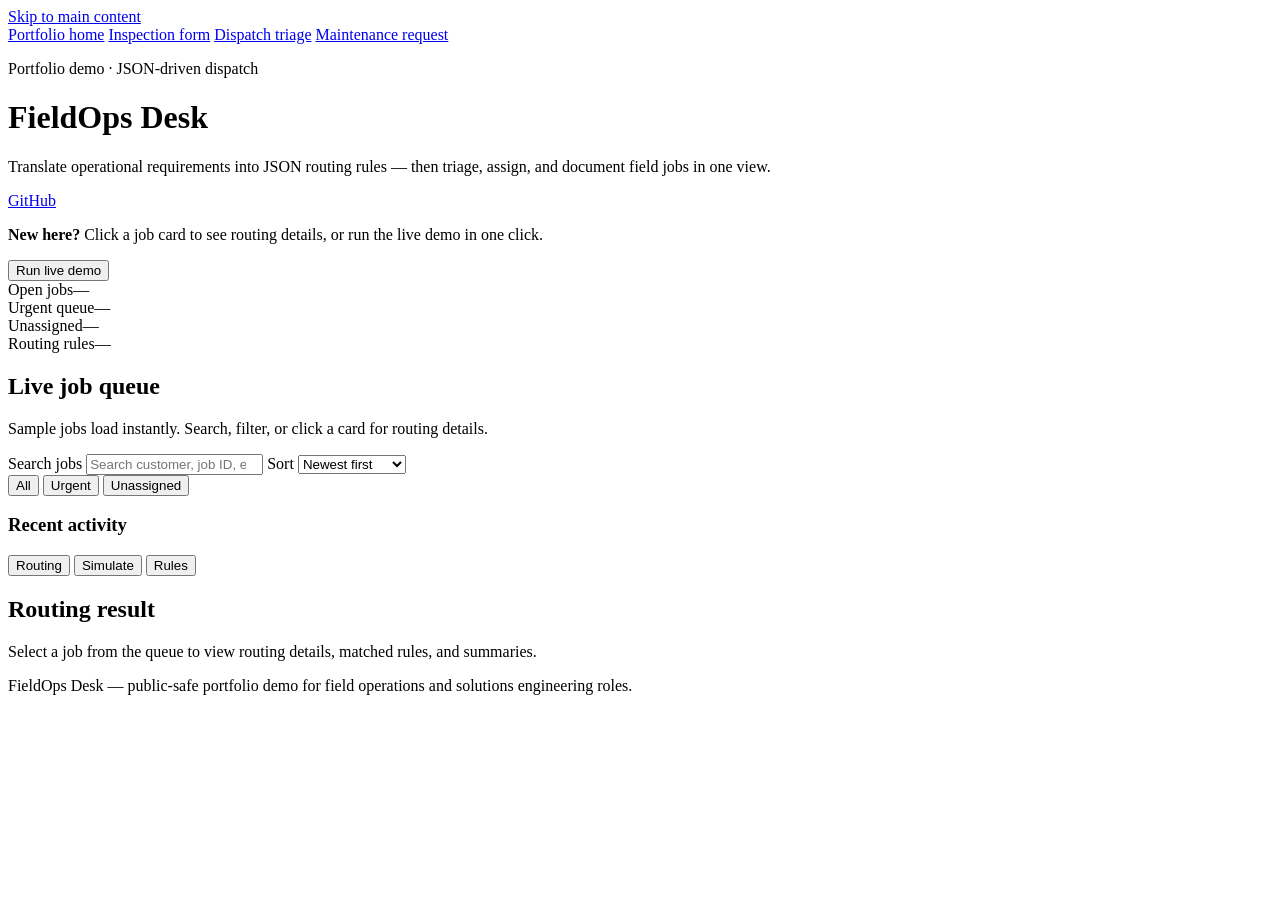
==== dispatch/index.html @ 5ae1e52d "Add customer maintenance request demo" ====
<!DOCTYPE html>
<html lang="en">
<head>
  <meta charset="UTF-8">
  <meta name="viewport" content="width=device-width, initial-scale=1.0">
  <meta name="description" content="FieldOps Desk — JSON-driven field service dispatch triage demo.">
  <title>FieldOps Desk</title>
  <link rel="preconnect" href="https://fonts.googleapis.com">
  <link rel="preconnect" href="https://fonts.gstatic.com" crossorigin>
  <link href="https://fonts.googleapis.com/css2?family=Inter:wght@400;500;600;700;800&display=swap" rel="stylesheet">
  <link rel="stylesheet" href="../portfolio.css">
  <link rel="stylesheet" href="styles.css">
</head>
<body class="app-loading">
  <a class="skip-link" href="#main">Skip to main content</a>

  <nav class="portfolio-nav" aria-label="Portfolio demos">
    <div class="portfolio-nav-inner wrap">
      <a href="../home.html" class="portfolio-nav-link">Portfolio home</a>
      <a href="../" class="portfolio-nav-link">Inspection form</a>
      <a href="./" class="portfolio-nav-link is-active" aria-current="page">Dispatch triage</a>
      <a href="../maintenance-request/" class="portfolio-nav-link">Maintenance request</a>
    </div>
  </nav>

  <header class="header">
    <div class="wrap header-inner">
      <div>
        <p class="kicker">Portfolio demo · JSON-driven dispatch</p>
        <h1>FieldOps Desk</h1>
        <p class="tagline">Translate operational requirements into JSON routing rules — then triage, assign, and document field jobs in one view.</p>
      </div>
      <a class="gh-link" href="https://github.com/rawji/field-service-inspection-form-demo" target="_blank" rel="noopener noreferrer">GitHub</a>
    </div>
  </header>

  <main id="main" class="wrap">
    <section class="quickstart" aria-label="Quick start">
      <p><strong>New here?</strong> Click a job card to see routing details, or run the live demo in one click.</p>
      <button type="button" class="btn btn-primary btn-sm" id="run-demo">Run live demo</button>
    </section>

    <div id="stats-row" class="stats-row" aria-label="Queue statistics">
      <div class="stat-card skeleton"><span class="stat-label">Open jobs</span><span class="stat-value">—</span></div>
      <div class="stat-card skeleton stat-urgent"><span class="stat-label">Urgent queue</span><span class="stat-value">—</span></div>
      <div class="stat-card skeleton stat-warn"><span class="stat-label">Unassigned</span><span class="stat-value">—</span></div>
      <div class="stat-card skeleton"><span class="stat-label">Routing rules</span><span class="stat-value">—</span></div>
    </div>

    <div class="layout">
      <section class="panel queue-panel" aria-labelledby="queue-heading">
        <div class="panel-top">
          <div>
            <h2 id="queue-heading" class="panel-title">Live job queue</h2>
            <p class="muted no-margin">Sample jobs load instantly. Search, filter, or click a card for routing details.</p>
          </div>
        </div>

        <div class="queue-toolbar">
          <label class="search-wrap">
            <span class="visually-hidden">Search jobs</span>
            <input type="search" id="job-search" placeholder="Search customer, job ID, equipment…" autocomplete="off">
          </label>
          <label class="sort-wrap">
            <span class="sort-label">Sort</span>
            <select id="job-sort">
              <option value="newest">Newest first</option>
              <option value="priority">Priority</option>
              <option value="customer">Customer A–Z</option>
            </select>
          </label>
        </div>

        <div class="filters" role="tablist" aria-label="Filter jobs">
          <button type="button" class="filter is-active" data-filter="all">All <span class="filter-count" data-count="all"></span></button>
          <button type="button" class="filter" data-filter="urgent">Urgent <span class="filter-count" data-count="urgent"></span></button>
          <button type="button" class="filter" data-filter="unassigned">Unassigned <span class="filter-count" data-count="unassigned"></span></button>
        </div>

        <div id="job-list" class="job-list" aria-live="polite">
          <div class="job-skeleton" aria-hidden="true"></div>
          <div class="job-skeleton" aria-hidden="true"></div>
          <div class="job-skeleton" aria-hidden="true"></div>
        </div>

        <section class="panel mobile-detail" id="mobile-detail" aria-label="Selected job routing" hidden>
          <h2 class="panel-title">Selected job routing</h2>
          <div id="mobile-detail-content"></div>
        </section>

        <div class="activity-panel">
          <h3 class="activity-title">Recent activity</h3>
          <ul id="activity-log" class="activity-log"></ul>
        </div>
      </section>

      <aside class="sidebar">
        <div class="sidebar-tabs" role="tablist" aria-label="Sidebar panels">
          <button type="button" class="sidebar-tab is-active" role="tab" aria-selected="true" data-tab="detail" id="tab-detail">Routing</button>
          <button type="button" class="sidebar-tab" role="tab" aria-selected="false" data-tab="simulate" id="tab-simulate">Simulate</button>
          <button type="button" class="sidebar-tab" role="tab" aria-selected="false" data-tab="rules" id="tab-rules">Rules</button>
        </div>

        <section class="panel tab-panel is-active" id="panel-detail" role="tabpanel" aria-labelledby="tab-detail">
          <h2 class="panel-title">Routing result</h2>
          <div id="detail-content" class="detail-welcome">
            <p>Select a job from the queue to view routing details, matched rules, and summaries.</p>
          </div>
        </section>

        <section class="panel tab-panel" id="panel-simulate" role="tabpanel" aria-labelledby="tab-simulate" hidden>
          <h2 class="panel-title">Simulate new request</h2>
          <p class="muted">Rules evaluate on submit. Preview updates as you type.</p>

          <div id="rule-preview" class="rule-preview muted">Fill in the form to preview which JSON rule will match.</div>

          <form id="request-form" novalidate>
            <label class="field">
              <span>Customer</span>
              <input type="text" id="customer" required placeholder="Account name">
            </label>
            <label class="field">
              <span>Site / location</span>
              <input type="text" id="site" required placeholder="Building or job site">
            </label>
            <label class="field">
              <span>Equipment ID</span>
              <input type="text" id="equipmentId" required placeholder="Asset tag">
            </label>
            <label class="field">
              <span>Issue type</span>
              <select id="issueType" required>
                <option value="">Select…</option>
                <option>Mechanical</option>
                <option>Electrical</option>
                <option>Safety</option>
                <option>Performance</option>
              </select>
            </label>
            <label class="field">
              <span>Priority</span>
              <select id="priority" required>
                <option value="">Select…</option>
                <option>Low</option>
                <option>Medium</option>
                <option>High</option>
                <option>Critical</option>
              </select>
            </label>
            <label class="check">
              <input type="checkbox" id="productionImpact">
              <span>Production impact reported</span>
            </label>
            <label class="field">
              <span>Summary</span>
              <textarea id="summary" rows="3" required placeholder="Brief description of the issue"></textarea>
            </label>
            <p id="form-error" class="form-error hidden" role="alert"></p>
            <div class="btn-row">
              <button type="button" class="btn btn-secondary" id="demo-fill">Fill demo request</button>
              <button type="submit" class="btn btn-primary">Route request</button>
            </div>
          </form>
        </section>

        <section class="panel tab-panel" id="panel-rules" role="tabpanel" aria-labelledby="tab-rules" hidden>
          <div class="panel-head-inline">
            <h2 class="panel-title">Routing rules (JSON)</h2>
            <button type="button" class="btn btn-ghost btn-sm" id="copy-rules">Copy</button>
          </div>
          <p class="muted">First matching rule wins. Edit <code>data/routing-rules.json</code> to change behavior.</p>
          <pre id="rules-json" class="code-sm code-tall"></pre>
        </section>
      </aside>
    </div>
  </main>

  <div id="toast" class="toast hidden" role="status" aria-live="polite"></div>

  <footer class="footer">
    <div class="wrap"><p>FieldOps Desk — public-safe portfolio demo for field operations and solutions engineering roles.</p></div>
  </footer>

  <script src="app.js"></script>
</body>
</html>
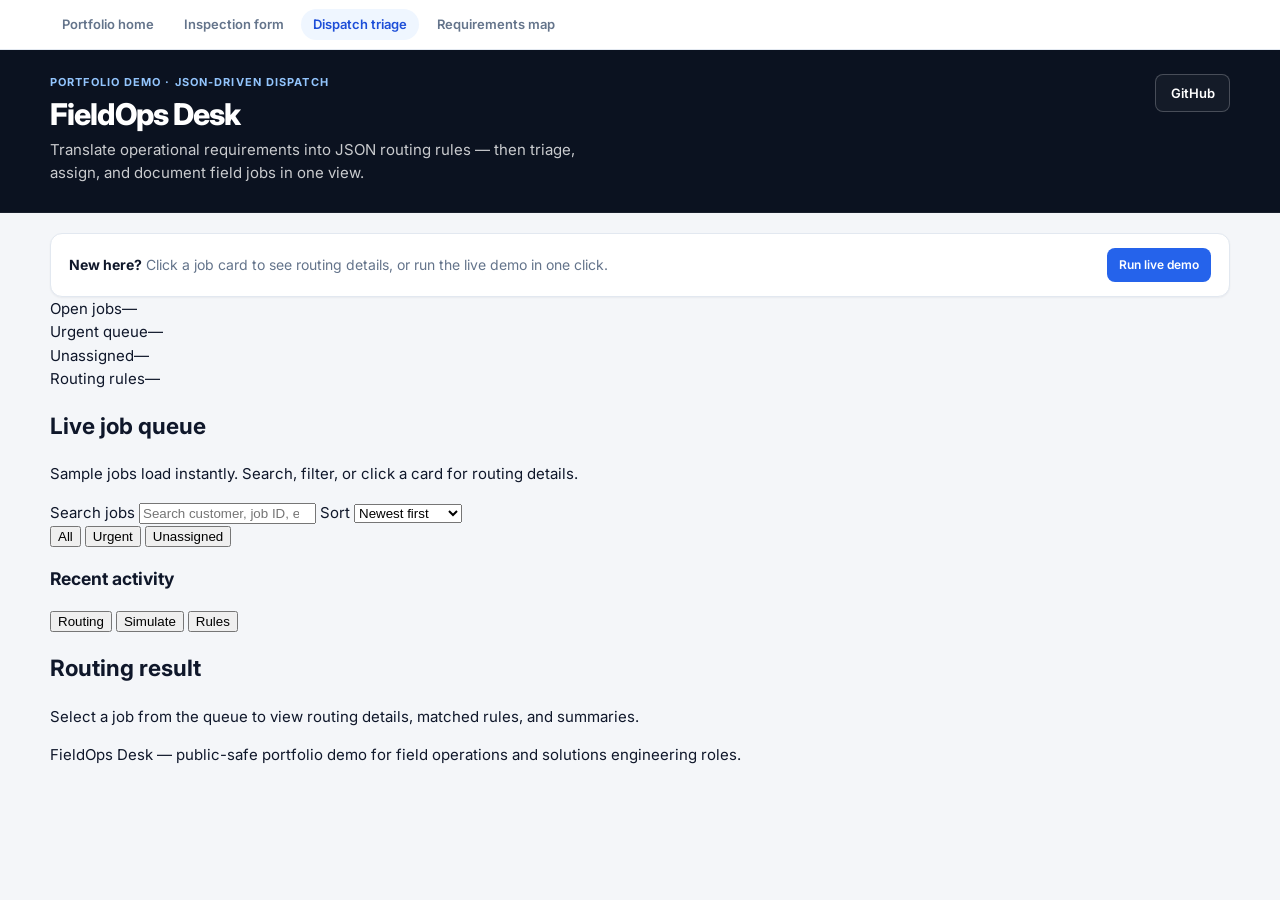
==== commit 513b1772: "Add workflow requirements map demo. Introduces a third portfolio demo for requirements traceability," ====
--- a/dispatch/index.html
+++ b/dispatch/index.html
@@ -19,7 +19,7 @@
       <a href="../home.html" class="portfolio-nav-link">Portfolio home</a>
       <a href="../" class="portfolio-nav-link">Inspection form</a>
       <a href="./" class="portfolio-nav-link is-active" aria-current="page">Dispatch triage</a>
-      <a href="../maintenance-request/" class="portfolio-nav-link">Maintenance request</a>
+      <a href="../requirements-map/" class="portfolio-nav-link">Requirements map</a>
     </div>
   </nav>
 
--- a/portfolio.css
+++ b/portfolio.css
@@ -0,0 +1,247 @@
+/* Shared portfolio chrome — inspection + dispatch demos */
+
+:root {
+  --portfolio-bg: #f4f6f9;
+  --portfolio-bg-subtle: #eef1f6;
+  --portfolio-card: #fff;
+  --portfolio-border: #e2e8f0;
+  --portfolio-text: #0f172a;
+  --portfolio-muted: #64748b;
+  --portfolio-brand: #2563eb;
+  --portfolio-brand-dark: #1d4ed8;
+  --portfolio-brand-soft: #eff6ff;
+  --portfolio-header: #0b1220;
+  --portfolio-radius: 12px;
+  --portfolio-shadow-sm: 0 1px 2px rgba(15, 23, 42, 0.05);
+}
+
+.wrap {
+  width: min(1180px, calc(100% - 2rem));
+  margin-inline: auto;
+}
+
+.skip-link {
+  position: absolute;
+  left: -999px;
+  top: 0;
+  z-index: 99;
+  padding: 0.5rem 1rem;
+  background: var(--portfolio-brand);
+  color: #fff;
+  font-weight: 600;
+  text-decoration: none;
+  border-radius: 0 0 8px 8px;
+}
+.skip-link:focus { left: 0.5rem; top: 0; }
+
+.portfolio-nav {
+  background: #fff;
+  border-bottom: 1px solid var(--portfolio-border);
+}
+.portfolio-nav-inner {
+  display: flex;
+  flex-wrap: wrap;
+  gap: 0.35rem;
+  padding: 0.55rem 0;
+}
+.portfolio-nav-link {
+  padding: 0.35rem 0.75rem;
+  border-radius: 999px;
+  font-size: 0.8125rem;
+  font-weight: 600;
+  color: var(--portfolio-muted);
+  text-decoration: none;
+  transition: background 0.15s, color 0.15s;
+}
+.portfolio-nav-link:hover {
+  color: var(--portfolio-text);
+  background: var(--portfolio-bg-subtle);
+}
+.portfolio-nav-link.is-active {
+  color: var(--portfolio-brand-dark);
+  background: var(--portfolio-brand-soft);
+}
+
+.header {
+  background: var(--portfolio-header);
+  color: #fff;
+  padding: 1.5rem 0 1.75rem;
+  border-bottom: 1px solid rgba(255, 255, 255, 0.06);
+}
+.header-inner {
+  display: flex;
+  justify-content: space-between;
+  align-items: flex-start;
+  gap: 1.25rem;
+}
+.kicker {
+  margin: 0 0 0.4rem;
+  font-size: 0.6875rem;
+  font-weight: 700;
+  letter-spacing: 0.1em;
+  text-transform: uppercase;
+  color: #93c5fd;
+}
+.header h1 {
+  margin: 0;
+  font-size: clamp(1.5rem, 3.5vw, 1.875rem);
+  font-weight: 800;
+  letter-spacing: -0.03em;
+  line-height: 1.15;
+}
+.tagline {
+  margin: 0.45rem 0 0;
+  max-width: 36rem;
+  color: rgba(255, 255, 255, 0.78);
+  font-size: 0.9375rem;
+  line-height: 1.5;
+}
+.gh-link {
+  flex-shrink: 0;
+  color: #fff;
+  text-decoration: none;
+  font-size: 0.8125rem;
+  font-weight: 600;
+  padding: 0.5rem 0.9rem;
+  border: 1px solid rgba(255, 255, 255, 0.22);
+  border-radius: 8px;
+  background: rgba(255, 255, 255, 0.04);
+  transition: background 0.15s, border-color 0.15s;
+}
+.gh-link:hover {
+  background: rgba(255, 255, 255, 0.1);
+  border-color: rgba(255, 255, 255, 0.35);
+}
+
+.quickstart {
+  margin-top: 1.25rem;
+  padding: 0.9rem 1.1rem;
+  background: var(--portfolio-card);
+  border: 1px solid var(--portfolio-border);
+  border-radius: var(--portfolio-radius);
+  box-shadow: var(--portfolio-shadow-sm);
+  font-size: 0.875rem;
+  color: var(--portfolio-text);
+  display: flex;
+  flex-wrap: wrap;
+  align-items: center;
+  justify-content: space-between;
+  gap: 0.75rem;
+}
+.quickstart p {
+  margin: 0;
+  flex: 1;
+  min-width: 200px;
+  color: var(--portfolio-muted);
+}
+.quickstart strong { color: var(--portfolio-text); }
+
+.btn {
+  padding: 0.55rem 0.95rem;
+  border-radius: 8px;
+  font: inherit;
+  font-size: 0.8125rem;
+  font-weight: 600;
+  cursor: pointer;
+  border: 1px solid transparent;
+  transition: background 0.15s, border-color 0.15s, color 0.15s;
+}
+.btn-sm { padding: 0.4rem 0.7rem; font-size: 0.75rem; }
+.btn-primary {
+  background: var(--portfolio-brand);
+  color: #fff;
+}
+.btn-primary:hover { background: var(--portfolio-brand-dark); }
+.btn-secondary {
+  background: #fff;
+  color: var(--portfolio-text);
+  border: 1px solid #cbd5e1;
+}
+.btn-secondary:hover {
+  border-color: var(--portfolio-brand);
+  color: var(--portfolio-brand);
+}
+.btn:focus-visible {
+  outline: 2px solid var(--portfolio-brand);
+  outline-offset: 2px;
+}
+
+body {
+  margin: 0;
+  font-family: "Inter", system-ui, -apple-system, sans-serif;
+  font-size: 15px;
+  line-height: 1.55;
+  color: var(--portfolio-text);
+  background: var(--portfolio-bg);
+  -webkit-font-smoothing: antialiased;
+}
+
+.demo-grid {
+  display: grid;
+  grid-template-columns: repeat(auto-fit, minmax(280px, 1fr));
+  gap: 1rem;
+  margin: 1.25rem 0 2rem;
+}
+
+.demo-card {
+  padding: 1.15rem 1.25rem;
+  background: var(--portfolio-card);
+  border: 1px solid var(--portfolio-border);
+  border-radius: var(--portfolio-radius);
+  box-shadow: var(--portfolio-shadow-sm);
+  display: flex;
+  flex-direction: column;
+  gap: 0.5rem;
+}
+
+.demo-card-kicker {
+  margin: 0;
+  font-size: 0.6875rem;
+  font-weight: 700;
+  text-transform: uppercase;
+  letter-spacing: 0.06em;
+  color: var(--portfolio-muted);
+}
+
+.demo-card-title {
+  margin: 0;
+  font-size: 1.05rem;
+  font-weight: 800;
+  letter-spacing: -0.02em;
+}
+
+.demo-card-desc {
+  margin: 0;
+  flex: 1;
+  font-size: 0.8125rem;
+  color: var(--portfolio-muted);
+  line-height: 1.45;
+}
+
+.demo-card .btn {
+  align-self: flex-start;
+  margin-top: 0.35rem;
+  text-decoration: none;
+  display: inline-block;
+  text-align: center;
+}
+
+.portfolio-footer {
+  border-top: 1px solid var(--portfolio-border);
+  padding: 1.25rem 0 2rem;
+  font-size: 0.8125rem;
+  color: var(--portfolio-muted);
+  background: var(--portfolio-card);
+}
+
+.portfolio-footer p {
+  margin: 0;
+  text-align: center;
+}
+
+@media (max-width: 640px) {
+  .header-inner { flex-direction: column; }
+  .gh-link { align-self: flex-start; }
+  .quickstart { flex-direction: column; align-items: stretch; }
+  .quickstart .btn { width: 100%; text-align: center; }
+}
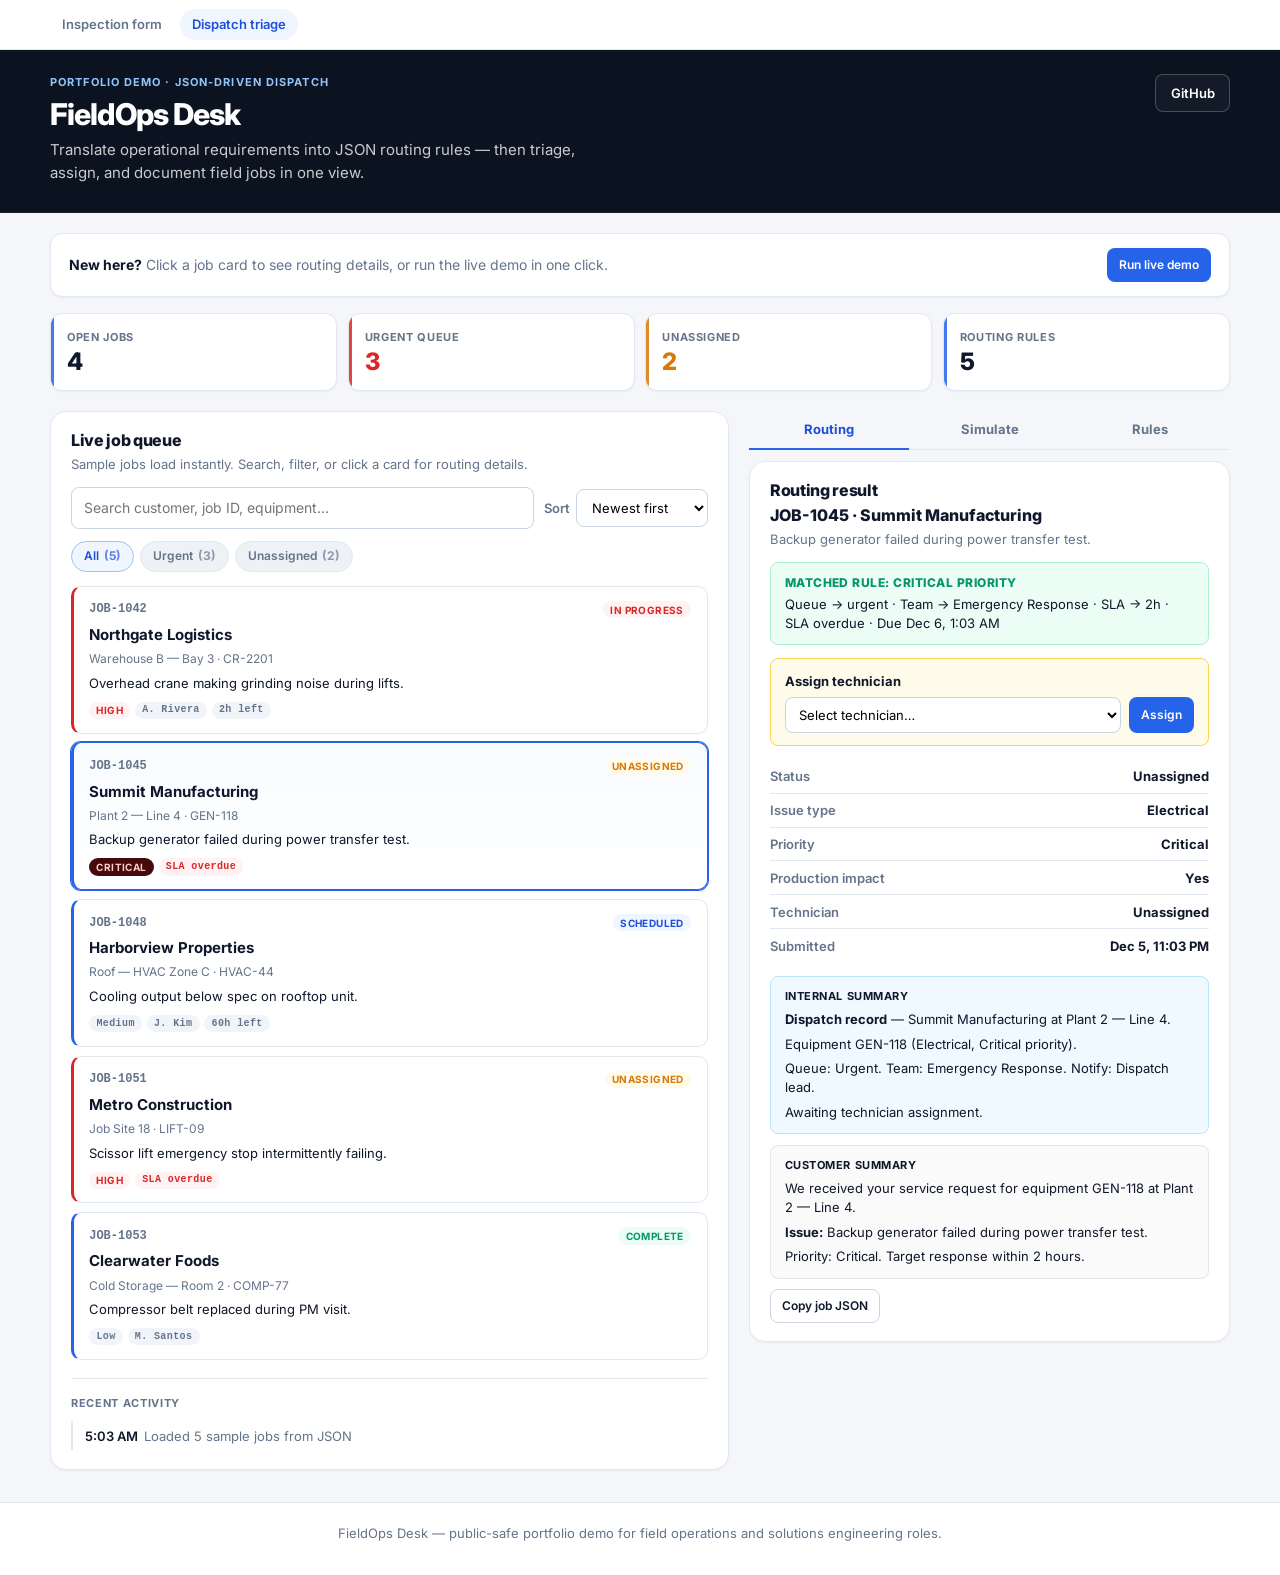
==== commit b2d31891: "Unify inspection and dispatch headers with shared portfolio.css. Both demos now load identical nav, " ====
--- a/dispatch/index.html
+++ b/dispatch/index.html
@@ -16,10 +16,8 @@
 
   <nav class="portfolio-nav" aria-label="Portfolio demos">
     <div class="portfolio-nav-inner wrap">
-      <a href="../home.html" class="portfolio-nav-link">Portfolio home</a>
       <a href="../" class="portfolio-nav-link">Inspection form</a>
       <a href="./" class="portfolio-nav-link is-active" aria-current="page">Dispatch triage</a>
-      <a href="../requirements-map/" class="portfolio-nav-link">Requirements map</a>
     </div>
   </nav>
 
--- a/portfolio.css
+++ b/portfolio.css
@@ -40,7 +40,6 @@
 }
 .portfolio-nav-inner {
   display: flex;
-  flex-wrap: wrap;
   gap: 0.35rem;
   padding: 0.55rem 0;
 }
@@ -152,91 +151,9 @@
   color: #fff;
 }
 .btn-primary:hover { background: var(--portfolio-brand-dark); }
-.btn-secondary {
-  background: #fff;
-  color: var(--portfolio-text);
-  border: 1px solid #cbd5e1;
-}
-.btn-secondary:hover {
-  border-color: var(--portfolio-brand);
-  color: var(--portfolio-brand);
-}
 .btn:focus-visible {
   outline: 2px solid var(--portfolio-brand);
   outline-offset: 2px;
-}
-
-body {
-  margin: 0;
-  font-family: "Inter", system-ui, -apple-system, sans-serif;
-  font-size: 15px;
-  line-height: 1.55;
-  color: var(--portfolio-text);
-  background: var(--portfolio-bg);
-  -webkit-font-smoothing: antialiased;
-}
-
-.demo-grid {
-  display: grid;
-  grid-template-columns: repeat(auto-fit, minmax(280px, 1fr));
-  gap: 1rem;
-  margin: 1.25rem 0 2rem;
-}
-
-.demo-card {
-  padding: 1.15rem 1.25rem;
-  background: var(--portfolio-card);
-  border: 1px solid var(--portfolio-border);
-  border-radius: var(--portfolio-radius);
-  box-shadow: var(--portfolio-shadow-sm);
-  display: flex;
-  flex-direction: column;
-  gap: 0.5rem;
-}
-
-.demo-card-kicker {
-  margin: 0;
-  font-size: 0.6875rem;
-  font-weight: 700;
-  text-transform: uppercase;
-  letter-spacing: 0.06em;
-  color: var(--portfolio-muted);
-}
-
-.demo-card-title {
-  margin: 0;
-  font-size: 1.05rem;
-  font-weight: 800;
-  letter-spacing: -0.02em;
-}
-
-.demo-card-desc {
-  margin: 0;
-  flex: 1;
-  font-size: 0.8125rem;
-  color: var(--portfolio-muted);
-  line-height: 1.45;
-}
-
-.demo-card .btn {
-  align-self: flex-start;
-  margin-top: 0.35rem;
-  text-decoration: none;
-  display: inline-block;
-  text-align: center;
-}
-
-.portfolio-footer {
-  border-top: 1px solid var(--portfolio-border);
-  padding: 1.25rem 0 2rem;
-  font-size: 0.8125rem;
-  color: var(--portfolio-muted);
-  background: var(--portfolio-card);
-}
-
-.portfolio-footer p {
-  margin: 0;
-  text-align: center;
 }
 
 @media (max-width: 640px) {
--- a/dispatch/styles.css
+++ b/dispatch/styles.css
@@ -0,0 +1,620 @@
+/* FieldOps Desk — portfolio dispatch demo */
+
+:root {
+  --bg: #f4f6f9;
+  --bg-subtle: #eef1f6;
+  --card: #fff;
+  --border: #e2e8f0;
+  --border-strong: #cbd5e1;
+  --text: #0f172a;
+  --muted: #64748b;
+  --brand: #2563eb;
+  --brand-dark: #1d4ed8;
+  --brand-soft: #eff6ff;
+  --urgent: #dc2626;
+  --urgent-soft: #fef2f2;
+  --ok: #059669;
+  --ok-soft: #ecfdf5;
+  --warn: #d97706;
+  --warn-soft: #fffbeb;
+  --radius: 12px;
+  --radius-lg: 16px;
+  --font: "Inter", system-ui, -apple-system, sans-serif;
+  --mono: ui-monospace, "Cascadia Code", Consolas, monospace;
+  --shadow-sm: 0 1px 2px rgba(15, 23, 42, 0.05);
+  --shadow: 0 1px 3px rgba(15, 23, 42, 0.06), 0 12px 32px rgba(15, 23, 42, 0.06);
+  --header-h: #0b1220;
+}
+
+*, *::before, *::after { box-sizing: border-box; }
+
+html { scroll-behavior: smooth; }
+
+body {
+  margin: 0;
+  font-family: var(--font);
+  font-size: 15px;
+  line-height: 1.55;
+  color: var(--text);
+  background: var(--bg);
+  -webkit-font-smoothing: antialiased;
+}
+
+body.app-loading { cursor: progress; }
+
+.hidden { display: none !important; }
+
+.visually-hidden {
+  position: absolute; width: 1px; height: 1px; padding: 0; margin: -1px;
+  overflow: hidden; clip: rect(0,0,0,0); white-space: nowrap; border: 0;
+}
+
+/* ——— Stats ——— */
+
+.stats-row {
+  display: grid;
+  grid-template-columns: repeat(2, 1fr);
+  gap: .65rem;
+  margin: 1rem 0 1.25rem;
+}
+@media (min-width: 640px) { .stats-row { grid-template-columns: repeat(4, 1fr); } }
+
+.stat-card {
+  background: var(--card);
+  border: 1px solid var(--border);
+  border-radius: var(--radius);
+  padding: .9rem 1rem;
+  box-shadow: var(--shadow-sm);
+  position: relative;
+  overflow: hidden;
+}
+.stat-card::before {
+  content: "";
+  position: absolute;
+  left: 0; top: 0; bottom: 0;
+  width: 3px;
+  background: var(--brand);
+  opacity: .85;
+}
+.stat-card.stat-urgent::before { background: var(--urgent); }
+.stat-card.stat-warn::before { background: var(--warn); }
+.stat-label {
+  display: block;
+  font-size: .6875rem;
+  font-weight: 700;
+  text-transform: uppercase;
+  letter-spacing: .06em;
+  color: var(--muted);
+}
+.stat-value {
+  display: block;
+  margin-top: .2rem;
+  font-size: 1.5rem;
+  font-weight: 800;
+  letter-spacing: -.03em;
+  line-height: 1.1;
+}
+.stat-card.stat-urgent .stat-value { color: var(--urgent); }
+.stat-card.stat-warn .stat-value { color: var(--warn); }
+
+.stat-card.skeleton .stat-value,
+.stat-card.skeleton .stat-label {
+  background: linear-gradient(90deg, #e2e8f0 25%, #f1f5f9 50%, #e2e8f0 75%);
+  background-size: 200% 100%;
+  animation: shimmer 1.2s ease-in-out infinite;
+  color: transparent;
+  border-radius: 4px;
+}
+.stat-card.skeleton .stat-label { width: 60%; height: .65rem; }
+.stat-card.skeleton .stat-value { width: 40%; height: 1.25rem; margin-top: .5rem; }
+.stat-card.skeleton::before { opacity: .3; }
+
+@keyframes shimmer {
+  0% { background-position: 200% 0; }
+  100% { background-position: -200% 0; }
+}
+
+/* ——— Layout ——— */
+
+.layout {
+  display: grid;
+  gap: 1rem;
+  padding-bottom: 2rem;
+}
+@media (min-width: 980px) {
+  .layout {
+    grid-template-columns: minmax(0, 1.2fr) minmax(320px, .85fr);
+    align-items: start;
+    gap: 1.25rem;
+  }
+  .sidebar { position: sticky; top: 1rem; }
+  .mobile-detail { display: none !important; }
+}
+
+/* ——— Panels ——— */
+
+.panel {
+  background: var(--card);
+  border: 1px solid var(--border);
+  border-radius: var(--radius-lg);
+  padding: 1.15rem 1.25rem;
+  box-shadow: var(--shadow-sm);
+}
+
+.panel h2,
+.panel-title {
+  margin: 0 0 .25rem;
+  font-size: 1rem;
+  font-weight: 800;
+  letter-spacing: -.02em;
+  line-height: 1.3;
+}
+
+.muted {
+  margin: 0 0 1rem;
+  color: var(--muted);
+  font-size: .8125rem;
+  line-height: 1.45;
+}
+.no-margin { margin-bottom: 0; }
+
+.panel-top { margin-bottom: .85rem; }
+
+/* ——— Queue toolbar ——— */
+
+.queue-toolbar {
+  display: flex;
+  flex-wrap: wrap;
+  gap: .6rem;
+  margin-bottom: .75rem;
+}
+
+.search-wrap { flex: 1; min-width: 160px; }
+.search-wrap input {
+  width: 100%;
+  padding: .55rem .75rem;
+  border: 1px solid var(--border-strong);
+  border-radius: 8px;
+  font: inherit;
+  font-size: .875rem;
+  background: #fff;
+  transition: border-color .15s, box-shadow .15s;
+}
+.search-wrap input:focus {
+  outline: none;
+  border-color: var(--brand);
+  box-shadow: 0 0 0 3px rgba(37,99,235,.12);
+}
+
+.sort-wrap { display: flex; align-items: center; gap: .4rem; }
+.sort-label { font-size: .8125rem; font-weight: 600; color: var(--muted); white-space: nowrap; }
+.sort-wrap select {
+  padding: .55rem .65rem;
+  border: 1px solid var(--border-strong);
+  border-radius: 8px;
+  font: inherit;
+  font-size: .8125rem;
+  background: #fff;
+}
+
+.filters {
+  display: flex;
+  flex-wrap: wrap;
+  gap: .35rem;
+  margin-bottom: .85rem;
+}
+.filter {
+  padding: .35rem .75rem;
+  border: 1px solid var(--border);
+  border-radius: 999px;
+  background: var(--bg-subtle);
+  font: inherit;
+  font-size: .75rem;
+  font-weight: 600;
+  color: var(--muted);
+  cursor: pointer;
+  transition: background .15s, border-color .15s, color .15s;
+}
+.filter:hover { border-color: var(--border-strong); color: var(--text); }
+.filter.is-active {
+  background: var(--brand-soft);
+  border-color: #93c5fd;
+  color: var(--brand-dark);
+}
+.filter-count { opacity: .7; font-weight: 700; margin-left: .15rem; }
+
+/* ——— Job cards ——— */
+
+.job-list { display: grid; gap: .55rem; min-height: 3rem; }
+
+.job-card {
+  display: grid;
+  gap: .25rem;
+  width: 100%;
+  padding: .85rem 1rem .85rem .95rem;
+  border: 1px solid var(--border);
+  border-radius: 10px;
+  border-left: 3px solid var(--border-strong);
+  background: #fff;
+  text-align: left;
+  font: inherit;
+  color: inherit;
+  cursor: pointer;
+  transition: border-color .15s, box-shadow .15s, transform .12s;
+}
+.job-card[data-queue="urgent"] { border-left-color: var(--urgent); }
+.job-card[data-queue="scheduled"] { border-left-color: var(--brand); }
+.job-card:hover,
+.job-card:focus-visible {
+  border-color: #93c5fd;
+  box-shadow: 0 4px 14px rgba(37,99,235,.08);
+  outline: none;
+  transform: translateY(-1px);
+}
+.job-card.is-selected {
+  border-color: var(--brand);
+  background: linear-gradient(180deg, #f8fbff, #fff);
+  box-shadow: 0 0 0 1px var(--brand), var(--shadow-sm);
+}
+
+.job-top { display: flex; justify-content: space-between; align-items: center; gap: .5rem; }
+.job-id { font-weight: 700; font-size: .75rem; color: var(--muted); font-family: var(--mono); }
+.job-customer { font-weight: 700; font-size: .9375rem; }
+.job-meta { font-size: .75rem; color: var(--muted); }
+.job-summary {
+  font-size: .8125rem;
+  color: var(--text);
+  display: -webkit-box;
+  -webkit-line-clamp: 2;
+  -webkit-box-orient: vertical;
+  overflow: hidden;
+}
+.job-footer { display: flex; flex-wrap: wrap; gap: .3rem; margin-top: .3rem; align-items: center; }
+
+.job-skeleton {
+  height: 5.5rem;
+  border-radius: 10px;
+  background: linear-gradient(90deg, #e2e8f0 25%, #f1f5f9 50%, #e2e8f0 75%);
+  background-size: 200% 100%;
+  animation: shimmer 1.2s ease-in-out infinite;
+  border: 1px solid var(--border);
+}
+body.is-ready .job-skeleton { display: none; }
+
+/* ——— Pills ——— */
+
+.pill {
+  display: inline-block;
+  padding: .1rem .45rem;
+  border-radius: 999px;
+  font-size: .625rem;
+  font-weight: 700;
+  text-transform: uppercase;
+  letter-spacing: .04em;
+  line-height: 1.4;
+}
+.pill-urgent { background: var(--urgent-soft); color: var(--urgent); }
+.pill-scheduled { background: var(--brand-soft); color: var(--brand-dark); }
+.pill-complete { background: var(--ok-soft); color: var(--ok); }
+.pill-unassigned { background: var(--warn-soft); color: var(--warn); }
+.pill-priority-critical { background: #450a0a; color: #fecaca; }
+.pill-priority-high { background: var(--urgent-soft); color: var(--urgent); }
+.pill-sla {
+  background: #f1f5f9;
+  color: var(--muted);
+  font-family: var(--mono);
+  text-transform: none;
+  font-size: .625rem;
+  font-weight: 600;
+}
+.pill-overdue {
+  background: var(--urgent-soft);
+  color: var(--urgent);
+  font-family: var(--mono);
+  text-transform: none;
+  font-size: .625rem;
+  font-weight: 700;
+}
+
+/* ——— Mobile detail ——— */
+
+@media (max-width: 979px) {
+  .sidebar-tab[data-tab="detail"],
+  #panel-detail { display: none !important; }
+}
+
+@media (min-width: 980px) {
+  #mobile-detail { display: none !important; }
+}
+
+@media (max-width: 979px) {
+  .mobile-detail {
+    margin-top: 1rem;
+    border: 1px solid #93c5fd;
+    background: var(--brand-soft);
+    box-shadow: var(--shadow-sm);
+  }
+  .mobile-detail[hidden] { display: none !important; }
+}
+
+/* ——— Activity ——— */
+
+.activity-panel {
+  margin-top: 1.15rem;
+  padding-top: 1rem;
+  border-top: 1px solid var(--border);
+}
+.activity-title {
+  margin: 0 0 .55rem;
+  font-size: .6875rem;
+  font-weight: 700;
+  text-transform: uppercase;
+  letter-spacing: .06em;
+  color: var(--muted);
+}
+.activity-log { list-style: none; margin: 0; padding: 0; display: grid; gap: .4rem; }
+.activity-log li {
+  font-size: .8125rem;
+  color: var(--muted);
+  padding: .35rem 0 .35rem .75rem;
+  border-left: 2px solid var(--border);
+  line-height: 1.4;
+}
+.activity-log time { font-weight: 600; color: var(--text); margin-right: .35rem; }
+
+/* ——— Sidebar tabs ——— */
+
+.sidebar-tabs {
+  display: flex;
+  gap: 0;
+  margin-bottom: .65rem;
+  border-bottom: 1px solid var(--border);
+}
+.sidebar-tab {
+  flex: 1;
+  padding: .55rem .5rem;
+  border: none;
+  border-bottom: 2px solid transparent;
+  margin-bottom: -1px;
+  background: transparent;
+  font: inherit;
+  font-size: .8125rem;
+  font-weight: 700;
+  color: var(--muted);
+  cursor: pointer;
+  transition: color .15s, border-color .15s;
+}
+.sidebar-tab:hover { color: var(--text); }
+.sidebar-tab.is-active {
+  color: var(--brand-dark);
+  border-bottom-color: var(--brand);
+}
+.sidebar-tab:focus-visible { outline: 2px solid var(--brand); outline-offset: 2px; }
+
+.tab-panel { margin-bottom: 0; display: none; }
+.tab-panel.is-active { display: block; }
+.tab-panel[hidden] { display: none !important; }
+.tab-panel.is-active[hidden] { display: none !important; }
+
+.panel-head-inline {
+  display: flex;
+  justify-content: space-between;
+  align-items: center;
+  gap: .5rem;
+  margin-bottom: .25rem;
+}
+
+/* ——— Detail panel ——— */
+
+.detail-welcome {
+  padding: 1.25rem 1rem;
+  text-align: center;
+  background: var(--bg-subtle);
+  border: 1px dashed var(--border-strong);
+  border-radius: 10px;
+}
+.detail-welcome p { margin: 0; font-size: .875rem; color: var(--muted); }
+
+.detail-header { margin-bottom: .85rem; }
+.detail-header h3 { margin: 0 0 .2rem; font-size: 1rem; font-weight: 800; line-height: 1.35; }
+.detail-sub { font-size: .8125rem; color: var(--muted); margin: 0; line-height: 1.45; }
+
+.result-block { display: grid; gap: 0; margin-bottom: .85rem; }
+.result-row {
+  display: flex;
+  justify-content: space-between;
+  gap: .75rem;
+  padding: .4rem 0;
+  border-bottom: 1px solid var(--border);
+  font-size: .8125rem;
+}
+.result-row:last-child { border-bottom: none; }
+.result-label { color: var(--muted); font-weight: 600; }
+.result-value { font-weight: 700; text-align: right; }
+
+.rule-hit {
+  padding: .7rem .85rem;
+  background: var(--ok-soft);
+  border: 1px solid #a7f3d0;
+  border-radius: 8px;
+  font-size: .8125rem;
+  margin-bottom: .85rem;
+  line-height: 1.45;
+}
+.rule-hit-title { display: block; font-weight: 800; color: var(--ok); margin-bottom: .2rem; font-size: .75rem; text-transform: uppercase; letter-spacing: .04em; }
+
+.summary-box {
+  padding: .75rem .85rem;
+  border-radius: 8px;
+  font-size: .8125rem;
+  margin-bottom: .65rem;
+  line-height: 1.45;
+}
+.summary-box h4 {
+  margin: 0 0 .35rem;
+  font-size: .6875rem;
+  font-weight: 700;
+  text-transform: uppercase;
+  letter-spacing: .05em;
+}
+.summary-box p { margin: 0 0 .35rem; }
+.summary-box p:last-child { margin-bottom: 0; }
+.summary-internal { background: #f0f9ff; border: 1px solid #bae6fd; }
+.summary-customer { background: #fafafa; border: 1px solid var(--border); }
+
+.assign-block {
+  padding: .75rem .85rem;
+  background: var(--warn-soft);
+  border: 1px solid #fcd34d;
+  border-radius: 8px;
+  margin-bottom: .85rem;
+}
+.assign-block label { display: block; font-size: .8125rem; font-weight: 700; margin-bottom: .35rem; }
+.assign-row { display: flex; gap: .5rem; }
+.assign-row select {
+  flex: 1;
+  padding: .5rem .6rem;
+  border-radius: 8px;
+  border: 1px solid var(--border-strong);
+  font: inherit;
+  font-size: .8125rem;
+  background: #fff;
+}
+
+.detail-actions { display: flex; flex-wrap: wrap; gap: .4rem; margin-top: .65rem; }
+
+/* ——— Simulate form ——— */
+
+.rule-preview {
+  margin-bottom: .85rem;
+  padding: .65rem .75rem;
+  border-radius: 8px;
+  background: var(--ok-soft);
+  border: 1px solid #a7f3d0;
+  font-size: .8125rem;
+  line-height: 1.45;
+}
+.rule-preview.is-empty {
+  background: var(--bg-subtle);
+  border-color: var(--border);
+  color: var(--muted);
+}
+.rule-preview strong { color: var(--ok); }
+
+.field { display: grid; gap: .25rem; margin-bottom: .65rem; }
+.field span { font-size: .8125rem; font-weight: 600; color: var(--text); }
+.field input,
+.field select,
+.field textarea {
+  padding: .5rem .65rem;
+  border: 1px solid var(--border-strong);
+  border-radius: 8px;
+  font: inherit;
+  font-size: .875rem;
+  width: 100%;
+  background: #fff;
+}
+.field input:focus,
+.field select:focus,
+.field textarea:focus {
+  outline: none;
+  border-color: var(--brand);
+  box-shadow: 0 0 0 3px rgba(37,99,235,.12);
+}
+
+.check {
+  display: flex;
+  align-items: center;
+  gap: .5rem;
+  margin-bottom: .65rem;
+  font-size: .875rem;
+  cursor: pointer;
+}
+.check input { width: 1rem; height: 1rem; accent-color: var(--brand); }
+
+.form-error { margin: 0 0 .6rem; color: var(--urgent); font-size: .8125rem; font-weight: 600; }
+
+/* ——— Code block ——— */
+
+.code-sm {
+  margin: 0;
+  padding: .75rem;
+  background: #0f172a;
+  color: #cbd5e1;
+  border-radius: 8px;
+  font-family: var(--mono);
+  font-size: .6875rem;
+  line-height: 1.5;
+  overflow: auto;
+  white-space: pre-wrap;
+  word-break: break-word;
+}
+.code-tall { max-height: 280px; }
+
+/* ——— Buttons ——— */
+
+.btn-row { display: flex; flex-wrap: wrap; gap: .45rem; }
+.btn-secondary {
+  background: #fff;
+  color: var(--text);
+  border: 1px solid var(--border-strong);
+}
+.btn-secondary:hover { border-color: var(--brand); color: var(--brand); }
+.btn-ghost { background: transparent; color: var(--brand); border: none; padding: .25rem .5rem; }
+.btn-ghost:hover { text-decoration: underline; }
+
+/* ——— Footer & toast ——— */
+
+.footer {
+  border-top: 1px solid var(--border);
+  padding: 1.25rem 0 2rem;
+  font-size: .8125rem;
+  color: var(--muted);
+  background: var(--card);
+}
+.footer p { margin: 0; text-align: center; }
+
+.toast {
+  position: fixed;
+  bottom: 1.25rem;
+  right: 1.25rem;
+  left: 1.25rem;
+  z-index: 200;
+  max-width: 22rem;
+  margin-left: auto;
+  padding: .7rem 1rem;
+  background: #0f172a;
+  color: #fff;
+  border-radius: 10px;
+  font-size: .8125rem;
+  font-weight: 600;
+  box-shadow: 0 8px 30px rgba(0,0,0,.2);
+  animation: toast-in .25s ease;
+}
+@keyframes toast-in {
+  from { opacity: 0; transform: translateY(8px); }
+  to { opacity: 1; transform: translateY(0); }
+}
+
+code {
+  font-family: var(--mono);
+  font-size: .85em;
+  background: #f1f5f9;
+  padding: .1rem .3rem;
+  border-radius: 4px;
+}
+
+/* ——— Responsive ——— */
+
+@media (max-width: 640px) {
+  .gh-link { align-self: flex-start; }
+  .assign-row { flex-direction: column; }
+}
+
+@media (prefers-reduced-motion: reduce) {
+  .toast { animation: none; }
+  .job-card { transition: none; }
+  .stat-card.skeleton .stat-value,
+  .stat-card.skeleton .stat-label,
+  .job-skeleton { animation: none; }
+}
